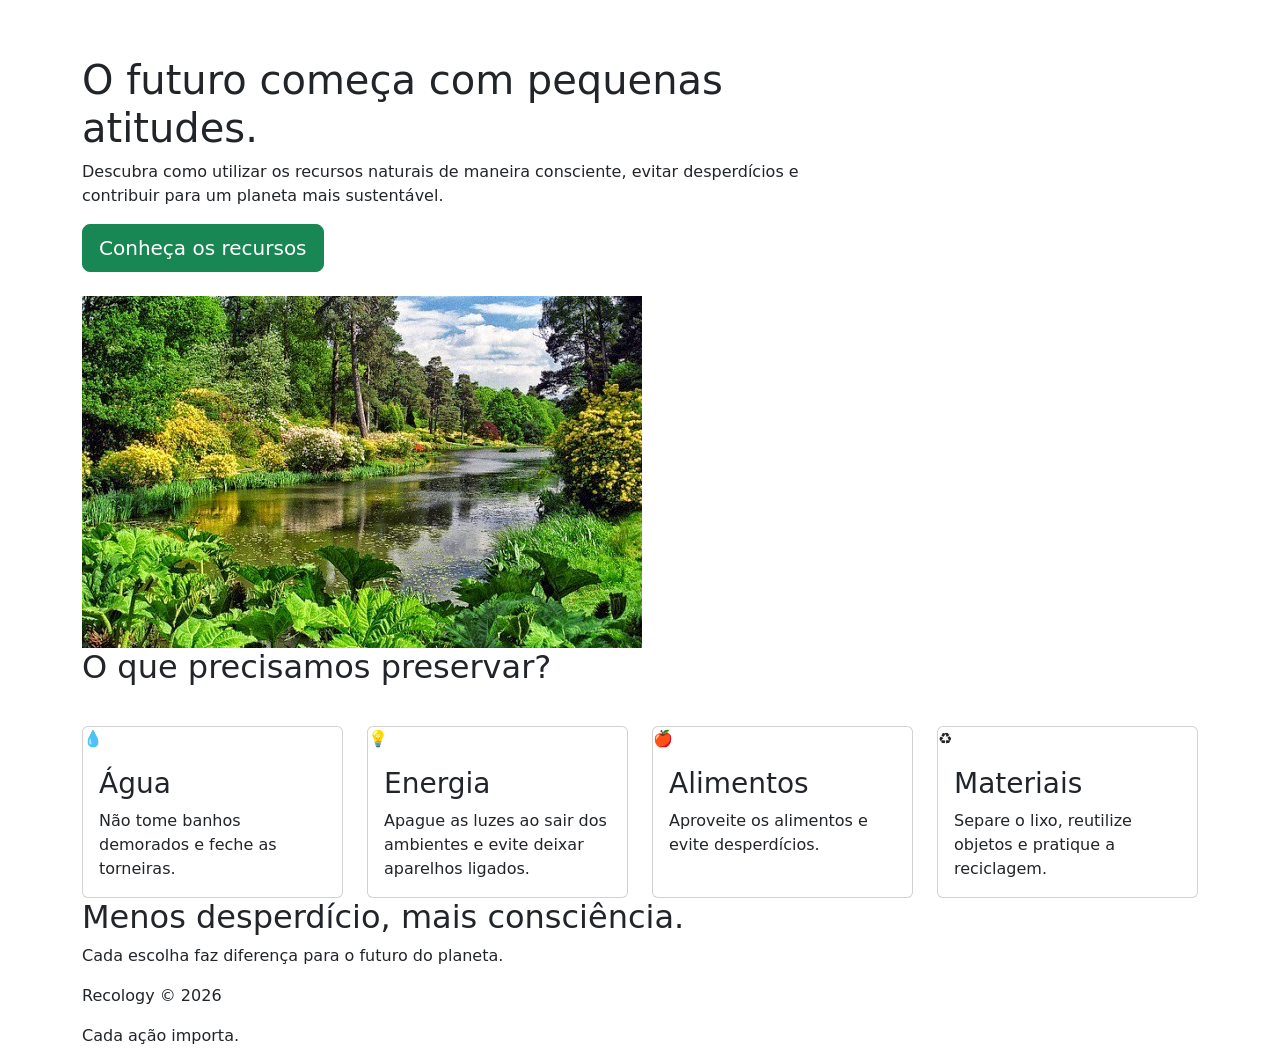
==== Index.html @ 422bf7db "Site adicionado" ====
<!DOCTYPE html>
<html lang="pt-BR">

<head>
    <meta charset="UTF-8">
    <meta name="viewport" content="width=device-width, initial-scale=1.0">

    <title>EcoConsciência | Uso Consciente de Recursos</title>

    <!-- Bootstrap CSS -->
    <link href="https://cdn.jsdelivr.net/npm/bootstrap@5.3.3/dist/css/bootstrap.min.css" rel="stylesheet">

    <!-- CSS personalizado -->
    <link rel="stylesheet" href="css/Index.css">
</head>

<body>

    <!-- MENU BOOTSTRAP -->
    <nav class="navbar navbar-expand-lg navbar-dark menu">
        <div class="container">

            <a class="navbar-brand fw-bold" href="#inicio">
                Recology
            </a>

            <button class="navbar-toggler" type="button"
                data-bs-toggle="collapse"
                data-bs-target="#menuNavegacao">

                <span class="navbar-toggler-icon"></span>
            </button>

            <div class="collapse navbar-collapse" id="menuNavegacao">

                <ul class="navbar-nav ms-auto">

                    <li class="nav-item">
                        <a class="nav-link" href="#inicio">Início</a>
                    </li>

                    <li class="nav-item">
                        <a class="nav-link" href="sobre.html">Sobre</a>
                    </li>

                    <li class="nav-item">
                        <a class="nav-link" href="recursos.html">Recursos</a>
                    </li>

                    <li class="nav-item">
                        <a class="nav-link" href="quiz.html">Quiz</a>
                    </li>

                </ul>
            </div>
        </div>
    </nav>

    <!-- INÍCIO -->
    <section class="inicio" id="inicio">

        <div class="container">

            <div class="col-lg-8 conteudo">

                <h1>O futuro começa com pequenas atitudes.</h1>

                <p>
                    Descubra como utilizar os recursos naturais
                    de maneira consciente, evitar desperdícios
                    e contribuir para um planeta mais sustentável.
                </p>

                <a href="recursos.html" class="btn btn-success btn-lg">
                    Conheça os recursos
                </a>
                

                <img src="img/natural.jpg" alt="Imagem de recursos naturais" class="img-fluid mt-4">

            </div>

        </div>
            
    </section>

    <!-- RECURSOS -->
    <section class="recursos" id="recursos">

        <div class="container">

            <h2 class="titulo">O que precisamos preservar?</h2>

            <!-- GRID BOOTSTRAP -->
            <div class="row g-4 mt-3">

                <div class="col-12 col-sm-6 col-lg-3">
                    <div class="card recurso-card h-100">

                        <div class="icone">💧</div>

                        <div class="card-body">
                            <h3 class="card-title">Água</h3>

                            <p class="card-text">
                                Não tome banhos demorados e feche as torneiras.
                            </p>
                        </div>

                    </div>
                </div>

                <div class="col-12 col-sm-6 col-lg-3">
                    <div class="card recurso-card h-100">

                        <div class="icone">💡</div>

                        <div class="card-body">
                            <h3 class="card-title">Energia</h3>

                            <p class="card-text">
                                Apague as luzes ao sair dos ambientes
                                e evite deixar aparelhos ligados.
                            </p>
                        </div>

                    </div>
                </div>

                <div class="col-12 col-sm-6 col-lg-3">
                    <div class="card recurso-card h-100">

                        <div class="icone">🍎</div>

                        <div class="card-body">
                            <h3 class="card-title">Alimentos</h3>

                            <p class="card-text">
                                Aproveite os alimentos e evite desperdícios.
                            </p>
                        </div>

                    </div>
                </div>

                <div class="col-12 col-sm-6 col-lg-3">
                    <div class="card recurso-card h-100">

                        <div class="icone">♻️</div>

                        <div class="card-body">
                            <h3 class="card-title">Materiais</h3>

                            <p class="card-text">
                                Separe o lixo, reutilize objetos
                                e pratique a reciclagem.
                            </p>
                        </div>

                    </div>
                </div>

            </div>

        </div>

    </section>

    <!-- FRASE -->
    <section class="frase">

        <div class="container">

            <h2>Menos desperdício, mais consciência.</h2>

            <p>
                Cada escolha faz diferença para o futuro do planeta.
            </p>

        </div>

    </section>

    <!-- RODAPÉ -->
    <footer id="contato">

        <div class="container">

            <p>Recology © 2026 </p>

            <p> Cada ação importa.</p>

        </div>

    </footer>

    <!-- Bootstrap JavaScript -->
    <script src="https://cdn.jsdelivr.net/npm/bootstrap@5.3.3/dist/js/bootstrap.bundle.min.js"></script>

</body>
</html>
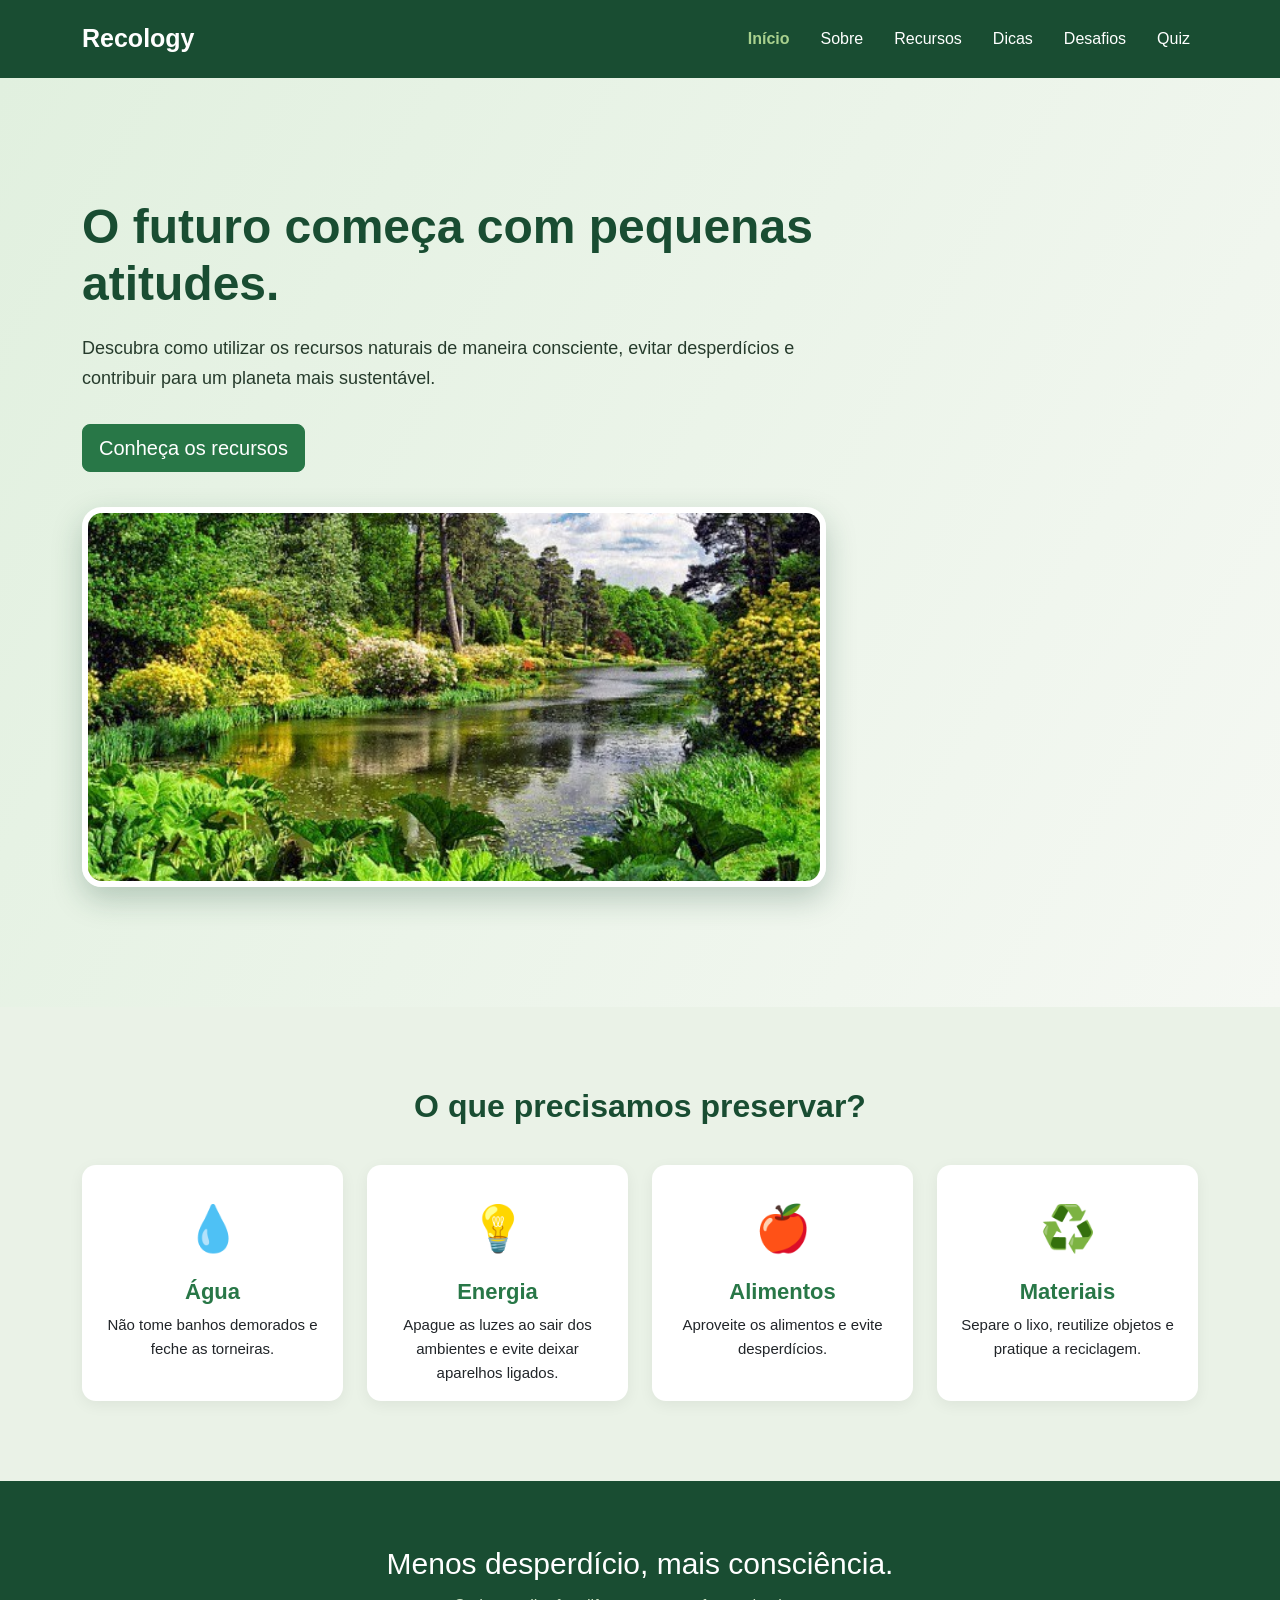
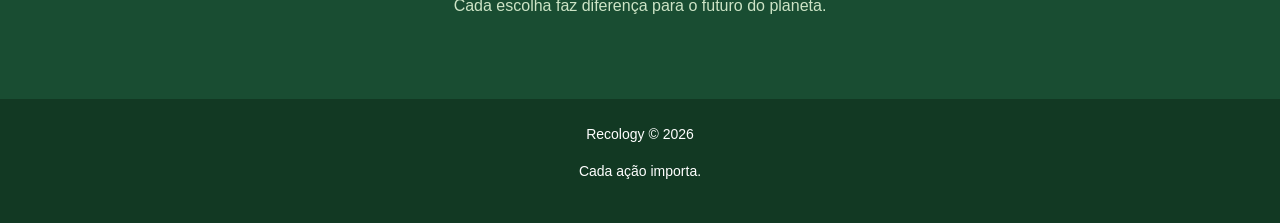
==== commit abe6e10a: "Mudanças no CSS, mudanças no Index, adicionada a página de Desafios junto á um JavaScript e uma pági" ====
--- a/Index.html
+++ b/Index.html
@@ -1,4 +1,3 @@
-
 <!DOCTYPE html>
 <html lang="pt-BR">
 
@@ -6,64 +5,38 @@
     <meta charset="UTF-8">
     <meta name="viewport" content="width=device-width, initial-scale=1.0">
 
-    <title>EcoConsciência | Uso Consciente de Recursos</title>
+    <title>Recology | Uso Consciente de Recursos</title>
 
-    <!-- Bootstrap CSS -->
     <link href="https://cdn.jsdelivr.net/npm/bootstrap@5.3.3/dist/css/bootstrap.min.css" rel="stylesheet">
-
-    <!-- CSS personalizado -->
-    <link rel="stylesheet" href="css/Index.css">
+    <link rel="stylesheet" href="css/style.css">
 </head>
 
 <body>
 
-    <!-- MENU BOOTSTRAP -->
     <nav class="navbar navbar-expand-lg navbar-dark menu">
         <div class="container">
+            <a class="navbar-brand fw-bold" href="index.html">Recology</a>
 
-            <a class="navbar-brand fw-bold" href="#inicio">
-                Recology
-            </a>
-
-            <button class="navbar-toggler" type="button"
-                data-bs-toggle="collapse"
-                data-bs-target="#menuNavegacao">
-
+            <button class="navbar-toggler" type="button" data-bs-toggle="collapse" data-bs-target="#menuNavegacao">
                 <span class="navbar-toggler-icon"></span>
             </button>
 
             <div class="collapse navbar-collapse" id="menuNavegacao">
-
                 <ul class="navbar-nav ms-auto">
-
-                    <li class="nav-item">
-                        <a class="nav-link" href="#inicio">Início</a>
-                    </li>
-
-                    <li class="nav-item">
-                        <a class="nav-link" href="sobre.html">Sobre</a>
-                    </li>
-
-                    <li class="nav-item">
-                        <a class="nav-link" href="recursos.html">Recursos</a>
-                    </li>
-
-                    <li class="nav-item">
-                        <a class="nav-link" href="quiz.html">Quiz</a>
-                    </li>
-
+                    <li class="nav-item"><a class="nav-link active" href="index.html">Início</a></li>
+                    <li class="nav-item"><a class="nav-link" href="sobre.html">Sobre</a></li>
+                    <li class="nav-item"><a class="nav-link" href="recursos.html">Recursos</a></li>
+                    <li class="nav-item"><a class="nav-link" href="dicas.html">Dicas</a></li>
+                    <li class="nav-item"><a class="nav-link" href="desafios.html">Desafios</a></li>
+                    <li class="nav-item"><a class="nav-link" href="quiz.html">Quiz</a></li>
                 </ul>
             </div>
         </div>
     </nav>
 
-    <!-- INÍCIO -->
     <section class="inicio" id="inicio">
-
         <div class="container">
-
             <div class="col-lg-8 conteudo">
-
                 <h1>O futuro começa com pequenas atitudes.</h1>
 
                 <p>
@@ -72,131 +45,85 @@
                     e contribuir para um planeta mais sustentável.
                 </p>
 
-                <a href="recursos.html" class="btn btn-success btn-lg">
-                    Conheça os recursos
-                </a>
-                
+                <a href="recursos.html" class="btn btn-success btn-lg">Conheça os recursos</a>
 
-                <img src="img/natural.jpg" alt="Imagem de recursos naturais" class="img-fluid mt-4">
-
+                <img src="img/natural.jpg" alt="Imagem de recursos naturais" class="imagem-inicio">
             </div>
-
         </div>
-            
     </section>
 
-    <!-- RECURSOS -->
     <section class="recursos" id="recursos">
-
         <div class="container">
-
             <h2 class="titulo">O que precisamos preservar?</h2>
 
-            <!-- GRID BOOTSTRAP -->
             <div class="row g-4 mt-3">
 
                 <div class="col-12 col-sm-6 col-lg-3">
-                    <div class="card recurso-card h-100">
-
-                        <div class="icone">💧</div>
-
-                        <div class="card-body">
-                            <h3 class="card-title">Água</h3>
-
-                            <p class="card-text">
-                                Não tome banhos demorados e feche as torneiras.
-                            </p>
+                    <a href="recursos.html#agua" class="text-decoration-none text-reset">
+                        <div class="card card-recurso h-100">
+                            <div class="icone">💧</div>
+                            <div class="card-body">
+                                <h3 class="card-title">Água</h3>
+                                <p class="card-text">Não tome banhos demorados e feche as torneiras.</p>
+                            </div>
                         </div>
-
-                    </div>
+                    </a>
                 </div>
 
                 <div class="col-12 col-sm-6 col-lg-3">
-                    <div class="card recurso-card h-100">
-
-                        <div class="icone">💡</div>
-
-                        <div class="card-body">
-                            <h3 class="card-title">Energia</h3>
-
-                            <p class="card-text">
-                                Apague as luzes ao sair dos ambientes
-                                e evite deixar aparelhos ligados.
-                            </p>
+                    <a href="recursos.html#energia" class="text-decoration-none text-reset">
+                        <div class="card card-recurso h-100">
+                            <div class="icone">💡</div>
+                            <div class="card-body">
+                                <h3 class="card-title">Energia</h3>
+                                <p class="card-text">Apague as luzes ao sair dos ambientes e evite deixar aparelhos ligados.</p>
+                            </div>
                         </div>
-
-                    </div>
+                    </a>
                 </div>
 
                 <div class="col-12 col-sm-6 col-lg-3">
-                    <div class="card recurso-card h-100">
-
-                        <div class="icone">🍎</div>
-
-                        <div class="card-body">
-                            <h3 class="card-title">Alimentos</h3>
-
-                            <p class="card-text">
-                                Aproveite os alimentos e evite desperdícios.
-                            </p>
+                    <a href="recursos.html#alimentos" class="text-decoration-none text-reset">
+                        <div class="card card-recurso h-100">
+                            <div class="icone">🍎</div>
+                            <div class="card-body">
+                                <h3 class="card-title">Alimentos</h3>
+                                <p class="card-text">Aproveite os alimentos e evite desperdícios.</p>
+                            </div>
                         </div>
-
-                    </div>
+                    </a>
                 </div>
 
                 <div class="col-12 col-sm-6 col-lg-3">
-                    <div class="card recurso-card h-100">
-
-                        <div class="icone">♻️</div>
-
-                        <div class="card-body">
-                            <h3 class="card-title">Materiais</h3>
-
-                            <p class="card-text">
-                                Separe o lixo, reutilize objetos
-                                e pratique a reciclagem.
-                            </p>
+                    <a href="recursos.html#materiais" class="text-decoration-none text-reset">
+                        <div class="card card-recurso h-100">
+                            <div class="icone">♻️</div>
+                            <div class="card-body">
+                                <h3 class="card-title">Materiais</h3>
+                                <p class="card-text">Separe o lixo, reutilize objetos e pratique a reciclagem.</p>
+                            </div>
                         </div>
-
-                    </div>
+                    </a>
                 </div>
 
             </div>
-
         </div>
-
     </section>
 
-    <!-- FRASE -->
     <section class="frase">
-
         <div class="container">
-
             <h2>Menos desperdício, mais consciência.</h2>
-
-            <p>
-                Cada escolha faz diferença para o futuro do planeta.
-            </p>
-
+            <p>Cada escolha faz diferença para o futuro do planeta.</p>
         </div>
-
     </section>
 
-    <!-- RODAPÉ -->
     <footer id="contato">
-
         <div class="container">
-
-            <p>Recology © 2026 </p>
-
-            <p> Cada ação importa.</p>
-
+            <p>Recology © 2026</p>
+            <p>Cada ação importa.</p>
         </div>
-
     </footer>
 
-    <!-- Bootstrap JavaScript -->
     <script src="https://cdn.jsdelivr.net/npm/bootstrap@5.3.3/dist/js/bootstrap.bundle.min.js"></script>
-
 </body>
-</html>
+</html>
--- a/css/style.css
+++ b/css/style.css
@@ -0,0 +1,322 @@
+/* CONFIGURAÇÕES GERAIS */
+
+* {
+    margin: 0;
+    padding: 0;
+    box-sizing: border-box;
+}
+
+html {
+    scroll-behavior: smooth;
+}
+
+body {
+    background-color: #f5f8f3;
+    color: #263b2c;
+    font-family: Arial, sans-serif;
+}
+
+/* MENU */
+
+.menu {
+    background-color: #194d32;
+    padding: 15px 0;
+}
+
+.navbar-brand {
+    font-size: 25px;
+}
+
+.navbar-brand span {
+    color: #a9d18e;
+}
+
+.nav-link {
+    color: white !important;
+    margin-left: 15px;
+    transition: 0.3s;
+}
+
+.nav-link:hover,
+.nav-link.active {
+    color: #a9d18e !important;
+}
+
+.nav-link.active {
+    font-weight: bold;
+}
+
+/* INÍCIO */
+
+.inicio {
+    min-height: 520px;
+    padding: 120px 0;
+    display: flex;
+    align-items: center;
+    background: linear-gradient(120deg, #e1f0df, #f5f8f3);
+}
+
+.conteudo h1 {
+    font-size: 48px;
+    color: #194d32;
+    font-weight: bold;
+    margin-bottom: 20px;
+}
+
+.conteudo p {
+    font-size: 18px;
+    line-height: 1.7;
+    margin-bottom: 30px;
+}
+
+/* IMAGEM DO INÍCIO */
+
+.imagem-inicio {
+    display: block;
+    width: 100%;
+    max-height: 380px;
+    object-fit: cover;
+    border-radius: 20px;
+    margin-top: 35px;
+    border: 6px solid white;
+    box-shadow: 0 12px 30px rgba(25, 77, 50, 0.25);
+    transition: 0.4s;
+}
+
+.imagem-inicio:hover {
+    transform: scale(1.02);
+    box-shadow: 0 16px 40px rgba(25, 77, 50, 0.35);
+}
+
+/* BOTÃO */
+
+.btn-success {
+    background-color: #287747;
+    border-color: #287747;
+}
+
+.btn-success:hover {
+    background-color: #194d32;
+    border-color: #194d32;
+}
+
+.btn-outline-success {
+    color: #287747;
+    border-color: #287747;
+}
+
+.btn-outline-success:hover {
+    background-color: #287747;
+    border-color: #287747;
+}
+
+/* TÍTULOS DE SEÇÃO */
+
+.titulo {
+    color: #194d32;
+    font-weight: bold;
+    margin-bottom: 10px;
+}
+
+.subtitulo {
+    color: #5b7262;
+    margin-bottom: 30px;
+}
+
+/* RECURSOS INICIO */
+
+.recursos {
+    padding: 80px 0;
+    background-color: #eaf2e7;
+    text-align: center;
+}
+
+.card-recurso {
+    border: none;
+    border-radius: 14px;
+    padding-top: 20px;
+    box-shadow: 0 4px 15px rgba(0,0,0,0.06);
+    transition: 0.3s;
+}
+
+.card-recurso:hover {
+    transform: translateY(-8px);
+    box-shadow: 0 8px 20px rgba(0,0,0,0.12);
+}
+
+.icone {
+    font-size: 45px;
+    padding-top: 10px;
+}
+
+.card-recurso h3 {
+    color: #287747;
+    font-size: 22px;
+    font-weight: bold;
+}
+
+.card-recurso p {
+    line-height: 1.6;
+    font-size: 15px;
+}
+
+/* FRASE */
+
+.frase {
+    background-color: #194d32;
+    color: white;
+    padding: 65px 0;
+    text-align: center;
+}
+
+.frase h2 {
+    font-size: 30px;
+    margin-bottom: 12px;
+}
+
+.frase p {
+    color: #cde4c6;
+}
+
+/* RODAPÉ */
+
+footer {
+    background-color: #123923;
+    color: white;
+    text-align: center;
+    padding: 25px 0;
+    font-size: 14px;
+}
+
+/* ============================
+   PÁGINAS DE DENTRO DO SITE
+   ============================ */
+
+.topo {
+    background: linear-gradient(120deg, #e1f0df, #f5f8f3);
+    padding: 80px 0;
+    text-align: center;
+}
+
+.topo h1 {
+    color: #194d32;
+    font-weight: bold;
+    margin-bottom: 15px;
+}
+
+.topo p {
+    font-size: 18px;
+    max-width: 650px;
+    margin: 0 auto;
+    line-height: 1.6;
+}
+
+.secao {
+    padding: 70px 0;
+}
+
+.fundo-verde {
+    background-color: #eaf2e7;
+}
+
+/* SOBRE */
+
+.sobre {
+    padding: 70px 0;
+}
+
+.sobre p {
+    line-height: 1.8;
+    font-size: 17px;
+}
+
+.emoji-sobre {
+    font-size: 110px;
+    text-align: center;
+    background-color: #e1f0df;
+    border-radius: 20px;
+    padding: 40px 0;
+}
+
+.card-numero {
+    background-color: white;
+    border-radius: 14px;
+    padding: 28px 15px;
+    text-align: center;
+    box-shadow: 0 4px 15px rgba(0,0,0,0.06);
+    height: 100%;
+}
+
+.card-numero .numero {
+    font-size: 38px;
+    font-weight: bold;
+    color: #287747;
+}
+
+.card-numero p {
+    font-size: 14px;
+    margin-top: 8px;
+    line-height: 1.5;
+}
+
+.card-valor {
+    background-color: white;
+    border-left: 5px solid #287747;
+    border-radius: 10px;
+    padding: 20px;
+    height: 100%;
+    box-shadow: 0 4px 15px rgba(0,0,0,0.05);
+}
+
+.card-valor h3 {
+    font-size: 20px;
+    color: #287747;
+    font-weight: bold;
+}
+
+/* RESPONSIVIDADE */
+
+@media (max-width: 768px) {
+
+    .inicio {
+        padding: 80px 0;
+    }
+
+    .conteudo h1 {
+        font-size: 36px;
+    }
+
+    .imagem-inicio {
+        max-height: 260px;
+        border-width: 4px;
+        border-radius: 14px;
+    }
+
+    .sobre,
+    .recursos,
+    .secao,
+    .bloco {
+        padding: 55px 0;
+    }
+
+    .topo {
+        padding: 60px 0;
+    }
+
+    .quiz {
+        padding: 22px;
+    }
+
+}
+
+@media (max-width: 500px) {
+
+    .conteudo h1 {
+        font-size: 30px;
+    }
+
+    .conteudo p {
+        font-size: 16px;
+    }
+
+}
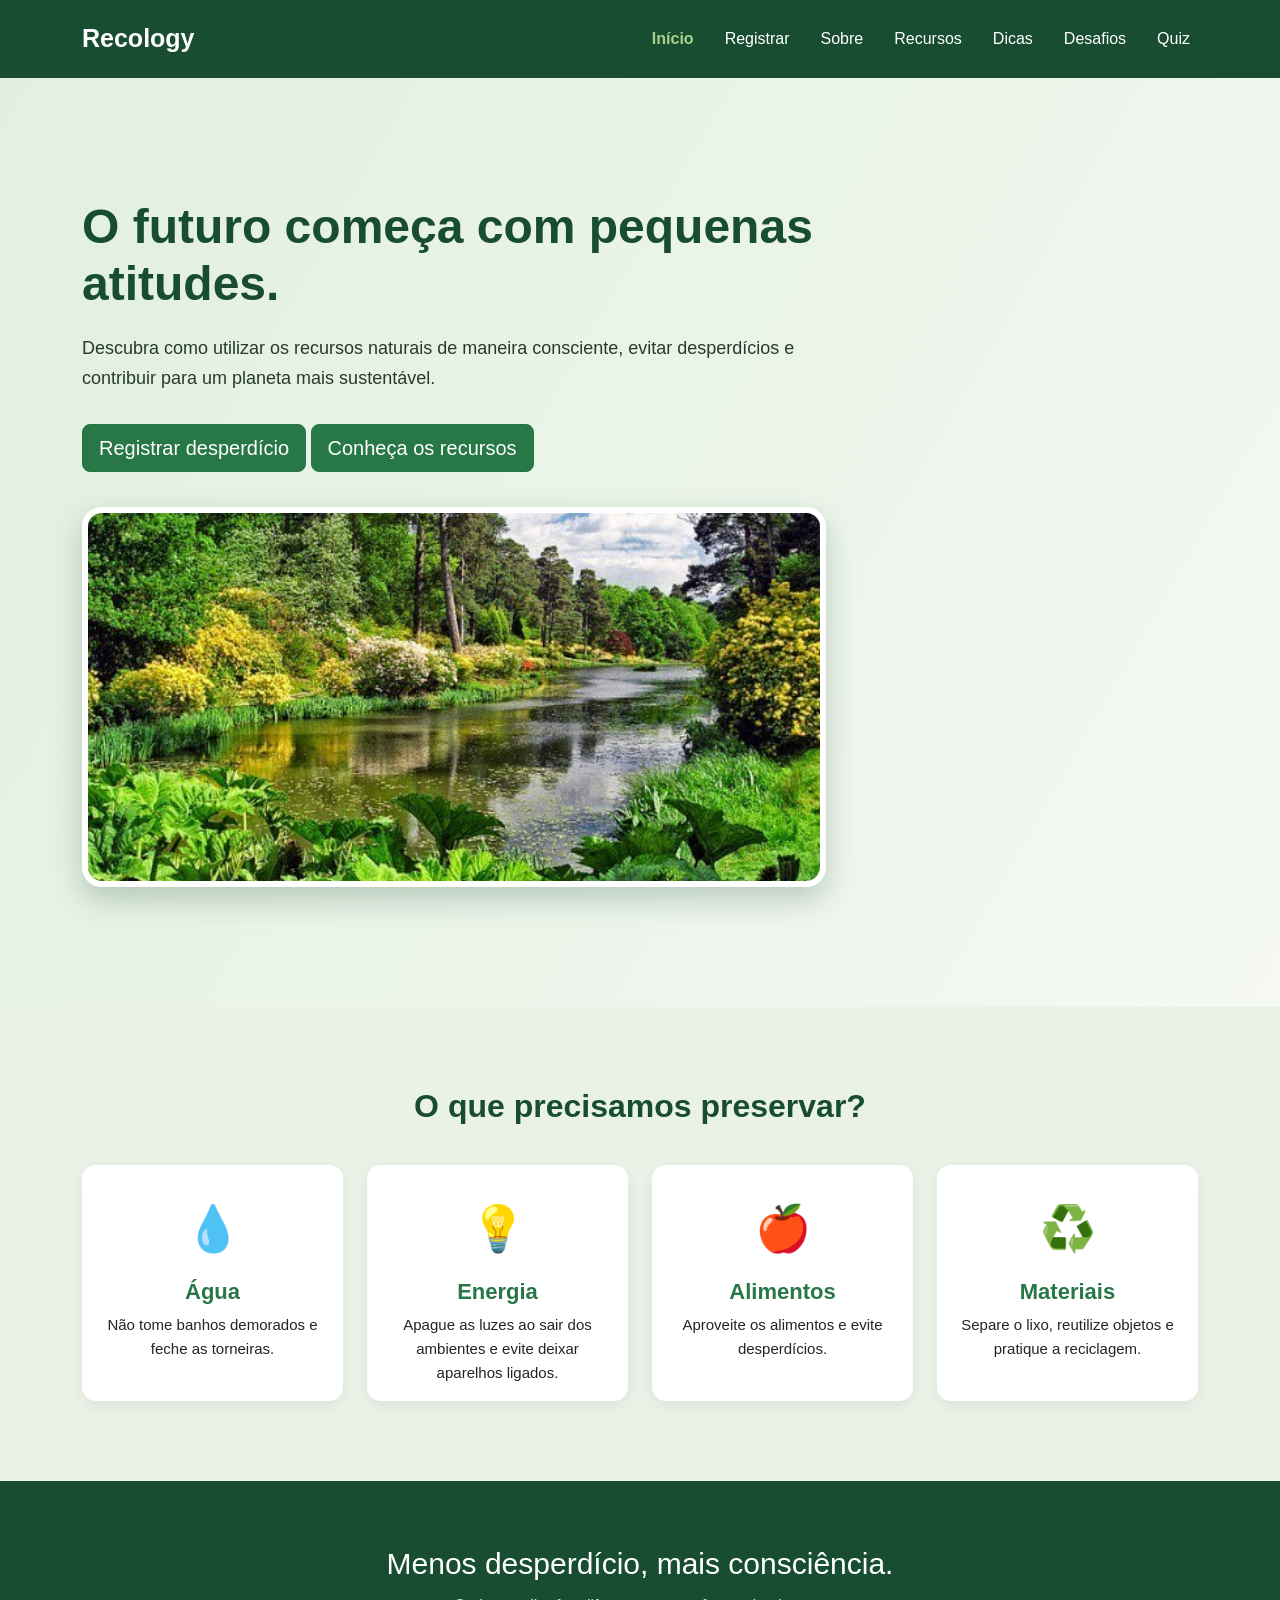
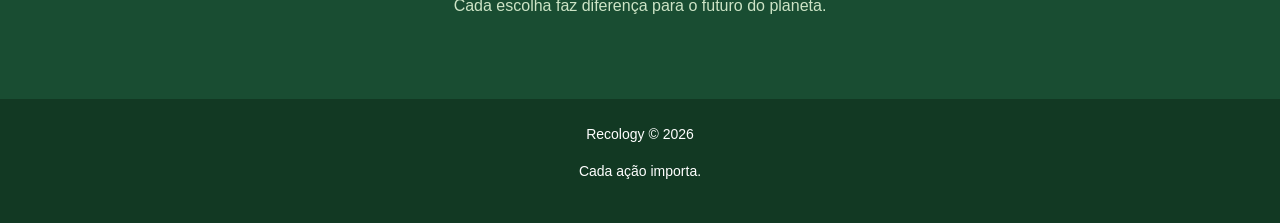
==== commit 221f4c0b: "Mudanças no Index, Sobre e desafios, página de recursos adicionada e adições no CSS" ====
--- a/Index.html
+++ b/Index.html
@@ -13,26 +13,31 @@
 
 <body>
 
-    <nav class="navbar navbar-expand-lg navbar-dark menu">
-        <div class="container">
-            <a class="navbar-brand fw-bold" href="index.html">Recology</a>
+    <header>
+        <nav class="navbar navbar-expand-lg navbar-dark menu" aria-label="Menu principal">
+            <div class="container">
+                <a class="navbar-brand fw-bold" href="index.html">Recology</a>
 
-            <button class="navbar-toggler" type="button" data-bs-toggle="collapse" data-bs-target="#menuNavegacao">
-                <span class="navbar-toggler-icon"></span>
-            </button>
+                <button class="navbar-toggler" type="button" data-bs-toggle="collapse" data-bs-target="#menuNavegacao" aria-controls="menuNavegacao" aria-expanded="false" aria-label="Abrir menu">
+                    <span class="navbar-toggler-icon"></span>
+                </button>
 
-            <div class="collapse navbar-collapse" id="menuNavegacao">
-                <ul class="navbar-nav ms-auto">
-                    <li class="nav-item"><a class="nav-link active" href="index.html">Início</a></li>
-                    <li class="nav-item"><a class="nav-link" href="sobre.html">Sobre</a></li>
-                    <li class="nav-item"><a class="nav-link" href="recursos.html">Recursos</a></li>
-                    <li class="nav-item"><a class="nav-link" href="dicas.html">Dicas</a></li>
-                    <li class="nav-item"><a class="nav-link" href="desafios.html">Desafios</a></li>
-                    <li class="nav-item"><a class="nav-link" href="quiz.html">Quiz</a></li>
-                </ul>
+                <div class="collapse navbar-collapse" id="menuNavegacao">
+                    <ul class="navbar-nav ms-auto">
+                        <li class="nav-item"><a class="nav-link active" href="index.html">Início</a></li>
+                        <li class="nav-item"><a class="nav-link" href="registro.html">Registrar</a></li>
+                        <li class="nav-item"><a class="nav-link" href="sobre.html">Sobre</a></li>
+                        <li class="nav-item"><a class="nav-link" href="recursos.html">Recursos</a></li>
+                        <li class="nav-item"><a class="nav-link" href="dicas.html">Dicas</a></li>
+                        <li class="nav-item"><a class="nav-link" href="desafios.html">Desafios</a></li>
+                        <li class="nav-item"><a class="nav-link" href="quiz.html">Quiz</a></li>
+                    </ul>
+                </div>
             </div>
-        </div>
-    </nav>
+        </nav>
+    </header>
+
+    <main>
 
     <section class="inicio" id="inicio">
         <div class="container">
@@ -44,7 +49,8 @@
                     de maneira consciente, evitar desperdícios
                     e contribuir para um planeta mais sustentável.
                 </p>
-
+                
+                <a href="registro.html" class="btn btn-success btn-lg">Registrar desperdício</a>
                 <a href="recursos.html" class="btn btn-success btn-lg">Conheça os recursos</a>
 
                 <img src="img/natural.jpg" alt="Imagem de recursos naturais" class="imagem-inicio">
@@ -117,6 +123,8 @@
         </div>
     </section>
 
+    </main>
+
     <footer id="contato">
         <div class="container">
             <p>Recology © 2026</p>
--- a/css/style.css
+++ b/css/style.css
@@ -274,6 +274,91 @@
     font-weight: bold;
 }
 
+/* DESAFIOS */
+
+.card-desafio {
+    background-color: white;
+    border: none;
+    border-radius: 14px;
+    box-shadow: 0 4px 15px rgba(0,0,0,0.06);
+    transition: 0.3s;
+}
+
+.card-desafio.feito {
+    background-color: #e1f0df;
+    box-shadow: 0 0 0 2px #287747;
+}
+
+.card-desafio h3 {
+    font-size: 20px;
+    color: #287747;
+    font-weight: bold;
+}
+
+.card-desafio p {
+    font-size: 15px;
+    line-height: 1.6;
+}
+
+.form-check-input:checked {
+    background-color: #287747;
+    border-color: #287747;
+}
+
+.progress {
+    height: 22px;
+    background-color: #cde4c6;
+}
+
+.progress-bar {
+    background-color: #287747;
+    transition: width 0.4s;
+}
+
+/* RECURSOS (PÁGINA) */
+
+.bloco {
+    padding: 70px 0;
+}
+
+.bloco:nth-of-type(even) {
+    background-color: #eaf2e7;
+}
+
+.bloco h2 {
+    color: #194d32;
+    font-weight: bold;
+    margin-bottom: 15px;
+}
+
+.bloco p {
+    line-height: 1.8;
+}
+
+.bloco ul {
+    padding-left: 20px;
+    line-height: 1.9;
+}
+
+.emoji {
+    font-size: 90px;
+    text-align: center;
+    background-color: white;
+    border-radius: 20px;
+    padding: 40px 0;
+    box-shadow: 0 4px 15px rgba(0,0,0,0.06);
+}
+
+.curiosidade {
+    background-color: #194d32;
+    color: white;
+    border-radius: 12px;
+    padding: 18px 22px;
+    margin-top: 20px;
+    font-size: 15px;
+    line-height: 1.6;
+}
+
 /* RESPONSIVIDADE */
 
 @media (max-width: 768px) {
